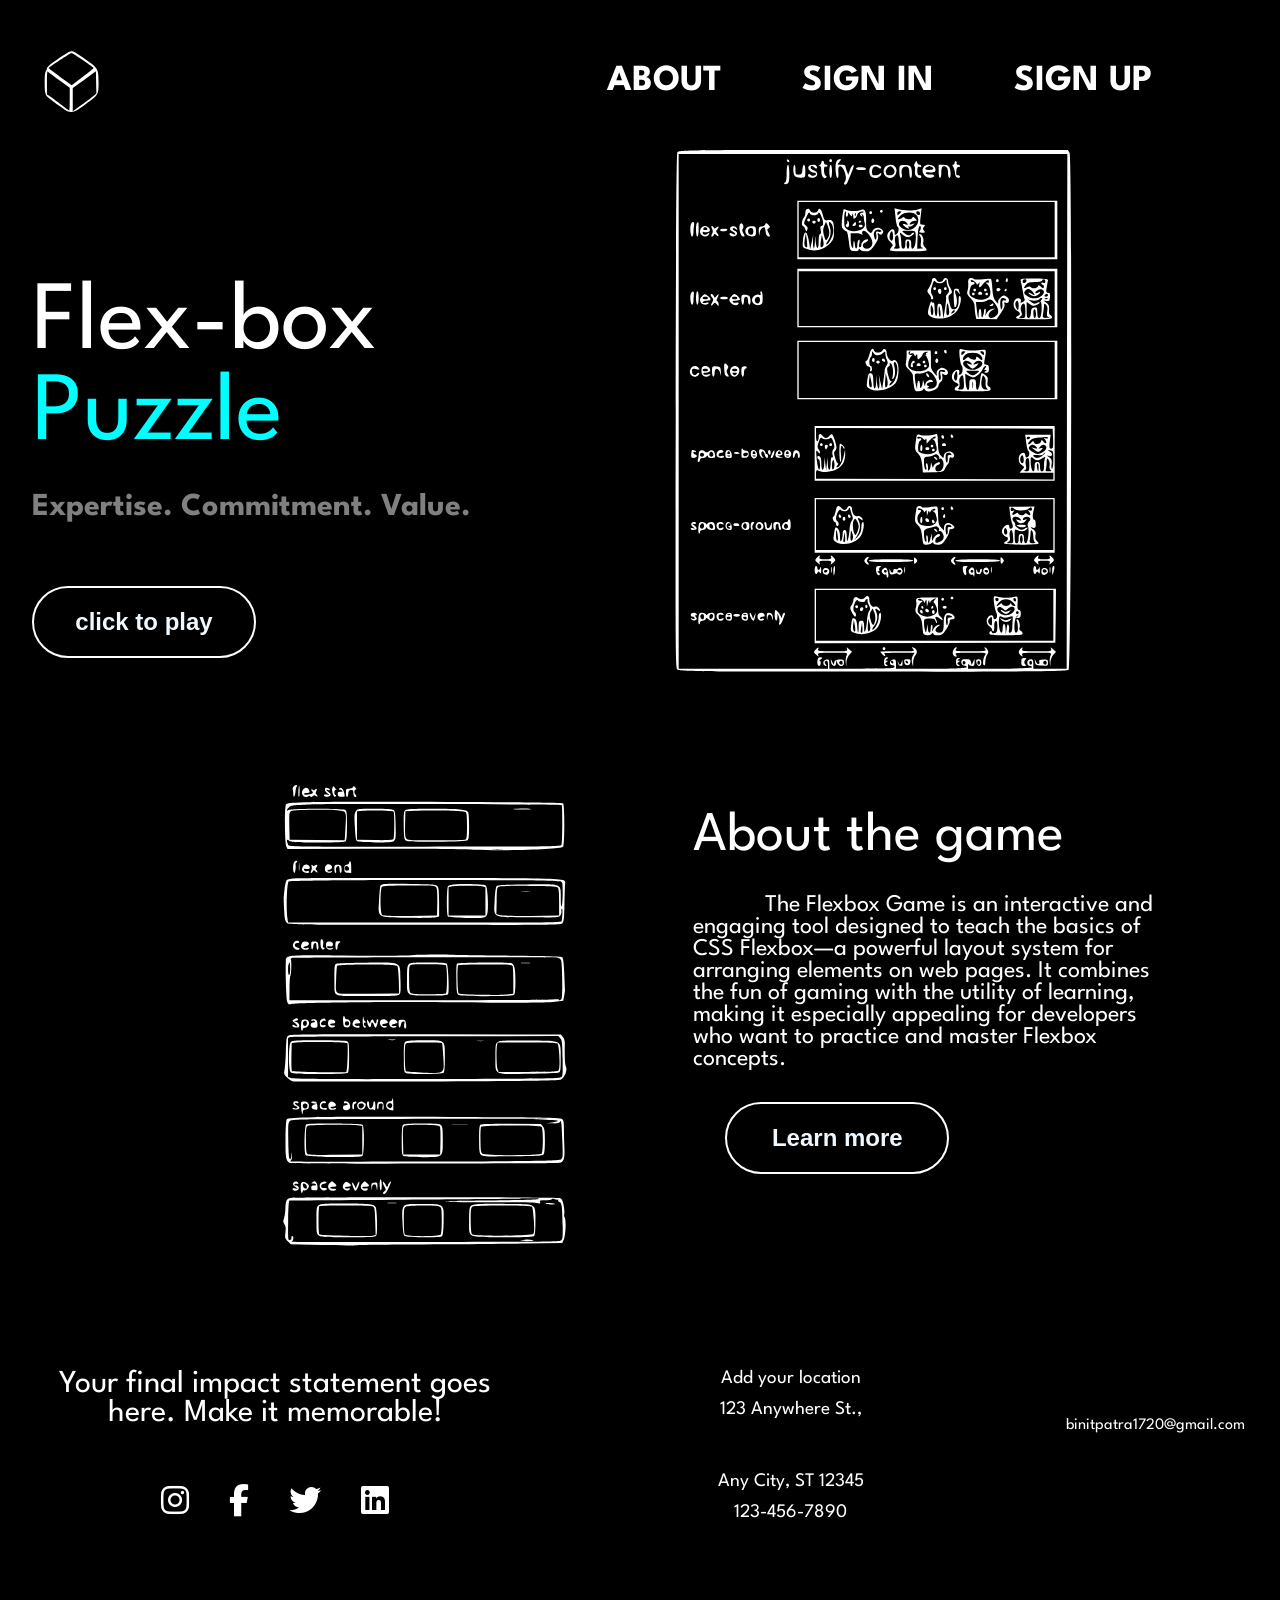
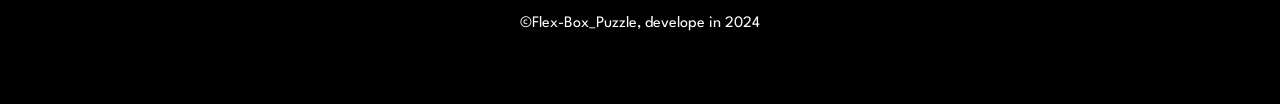
==== front_page/index.html @ 79d795f3 "logic solve" ====
<!DOCTYPE html>
<html lang="en">

<head>
    <meta charset="UTF-8">
    <meta name="viewport" content="width=device-width, initial-scale=1.0">
    <title>Flex-box Puzzle</title>
    <link rel="stylesheet" href="https://cdnjs.cloudflare.com/ajax/libs/font-awesome/6.7.2/css/all.min.css"
        integrity="sha512-Evv84Mr4kqVGRNSgIGL/F/aIDqQb7xQ2vcrdIwxfjThSH8CSR7PBEakCr51Ck+w+/U6swU2Im1vVX0SVk9ABhg=="
        crossorigin="anonymous" referrerpolicy="no-referrer" />
    <link href="https://fonts.googleapis.com/css2?family=League+Spartan:wght@400;700&display=swap" rel="stylesheet">
    <link rel="stylesheet" href="index_style.css">
</head>

<body>
    <!-- navbar -->
    <section class="nav-sec">
        <nav>
            <div class="logo">
                <img src="svg/logo.svg" alt="Website Logo">
            </div>
            <label for="toggler"><i class="fa-solid fa-bars"></i></label>
        <input type="checkbox" id="toggler">
            <div class="nav-links">
                <a href="#">ABOUT</a>
                <a href="#">SIGN IN</a>
                <a href="#">SIGN UP</a>
            </div>
        </nav>
    </section>

    <!-- body-1 -->
    <section class="body1">
        <div class="co">
            <div class="co0">Flex-box <span>Puzzle</span></div>
            <div class="co1">Expertise. Commitment. Value.</div>
            <a href="/level page/level.html"><button class="body1-button">click to play</button></a>
        </div>
        <div class="img">
            <img src="svg/first.svg">
        </div>
    </section>
    <!-- body-2 -->
    <section class="body2">
        <div class="img2">
            <img src="svg/second.svg" alt="">
        </div>
        <div class="co-0">
            <div class="co2">About the game</div>
            <div class="co3">&nbsp; &nbsp; &nbsp; &nbsp; &nbsp; &nbsp; The Flexbox Game is an interactive and engaging
                tool designed to teach the basics of CSS Flexbox—a
                powerful layout system for arranging elements on
                web pages. It combines the fun of gaming with the
                utility of learning, making it especially appealing for
                developers who want to practice and master Flexbox
                concepts.</div>
            <button>Learn more</button>
        </div>
    </section>
    <!-- upper footer part -->
    <footer class="upper-footer">
        <section1 class="upper-footer-content1">
            <div class="upper-footer-content1-01">Your final impact statement goes
                here. Make it memorable!</div>
            <div class="upper-footer-content1-socialmedia-links">
                <ul>
                    <a href="#"><i class="fa-brands fa-instagram" id="social"></i></a>
                    <a href="#"><i class="fa-brands fa-facebook-f" id="social"></i></a>
                    <a href="#"><i class="fa-brands fa-twitter" id="social"></i></a>
                    <a href="#"><i class="fa-brands fa-linkedin" id="social"></i></a>
                </ul>
            </div>
        </section1>
        <section2 class="upper-footer-content2">
            <div class="upper-footer-upper-content">
                <div>Add your location</div>
                <div>123 Anywhere St.,</div>
            </div>
            <div class="upper-footer-lower-content">
                <div>Any City, ST 12345</div>
                <div>123-456-7890</div>
            </div>
        </section2>
        <section3 class="upper-footer-content3">
            <a href="binitpatra1720@gmail.com" target="blank">binitpatra1720@gmail.com</a>
        </section3>
    </footer>
    <!-- footer part -->
    <footer2>
        <div>
            <span>&copy;Flex-Box_Puzzle, develope in 2024 </span>
        </div>
    </footer2>
</body>

</html>
---- front_page/index_style.css ----
* {
    margin: 0;
    padding: 0;
    box-sizing: border-box;
}

body {
    background-color: black;
    color: white;
    font-family: 'League Spartan', sans-serif;
}
nav {
    display: flex;
    justify-content: space-between;
    align-items: center;
    padding: 1rem 2rem;
}
nav > .logo{
    display: flex;
    justify-content: flex-start;
}
.logo img {
    background-color: black;
}

.nav-links {
    display: flex;
    gap: 2.5rem;
    padding: 3rem;
}

.nav-links a {
    text-decoration: none;
    color: white;
    font-size: 2rem;
    transition: color 0.3s ease;
    font-weight: bolder;
}

.nav-links a:hover {
    color: #00bcd4;
}

.body1{
    display: flex;
    justify-content: space-evenly;
    align-items: center;
    padding-bottom: 7rem ;
}
.co{
    width: 9rem;
}
.co0{
    padding: 5rem 0rem 0rem 2rem;
    font-size: 6.125rem;
    width: 30rem;
}
.co .co0 span{
    color: aqua;
}
.co1{
    font-size: 2rem;
    width: 30rem;
    padding: 2rem 0rem 2rem 2rem;
    color: grey;
    font-weight: bold;
}

.co button{
    background-color: transparent;
    border-radius: 50px;
    font-size: 1.5rem;
    font-weight: bold;
    border: 2px solid white;
    color: aliceblue;
    width: 14rem;
    height: 4.5rem;
    transition: .4s linear;
    margin: 2rem 0rem 0rem 2rem;
}

.co button:hover{
    background-color: #00bcd4;
    color: black;
    border: 2px solid #00bcd4;
    cursor: pointer
}
.img{
    margin: -2rem 15rem 0rem 33rem;

}
.img img{
    width: 25rem;
    height: 35rem;
}
.body2{
    display: flex;
    justify-content: space-evenly;
    align-items: center;
    padding: 3rem 0rem 5rem 10rem;
}

.img2{
    margin-top: -5rem;
}
.img2 img{
    width: 20rem;
    height: 30rem;
    
}
.co-0{
    display: flex;
    justify-content: center;
    flex-direction: column;
    width: 30rem;
    gap: 2rem;
    margin-top: -8rem;
}
.co2{
    font-size: 3.5rem;
}
.co3{
    font-size: 1.5rem;
}
.co-0 button{
    background-color: transparent;
    border-radius: 50px;
    font-size: 1.5rem;
    font-weight: bold;
    border: 2px solid white;
    color: aliceblue;
    width: 14rem;
    height: 4.5rem;
    transition: .4s linear;
    margin-left: 2rem;
}

.co-0 button:hover{
    background-color: #00bcd4;
    color: black;
    border: 2px solid #00bcd4;
    cursor: pointer
}

.upper-footer{
    display: flex;
    justify-content: space-evenly;
}
.upper-footer-content1{
    font-size: 2rem;
    width: 30rem;
    text-align: center;
}
.upper-footer-content1 div{
    padding-top: 2rem;
}
.upper-footer-content1-socialmedia-links ul{
    text-align: center;
    font-size: 2rem;
    padding: 1.5rem 0rem;
}
.upper-footer-content1-socialmedia-links ul a{
    color: white;
}
#social{
    padding: 0rem 1rem;
}

.upper-footer-content2{
    font-size: 1.2rem;
    width: 30rem;
}
.upper-footer-upper-content{
    padding: 2rem 0rem .5rem 0rem;
    text-align: center;
}
.upper-footer-lower-content{
    padding: 2rem 0rem .5rem 0rem;
    text-align: center;
}
.upper-footer-upper-content div,.upper-footer-lower-content div{
    padding-bottom: .9rem;
}
.upper-footer-content3{
    text-align: center;
    padding-top: 5rem;
}
.upper-footer-content3 a{
    text-decoration: none;
    color: white;
}
footer2{
    display: flex;
    justify-content: center;
    height: 10rem;
    font-size: 1rem;
    text-align: center;
    align-items: center;
}

.nav-links{
    display: flex;
    gap: 2rem;
}
.nav-links a{
    text-decoration: none;
    color: white;
    font-size: 2.3rem;
    margin-right: 3rem;
    font-weight: bold;
}
nav {
    align-items: center;
}
#toggler,label {
    display: none;
}

/* responsive designs */
@media (max-width: 768px) {
    .body1, .body2{
        display: flex;
        flex-direction: column;
        margin-left: -15rem;
        padding-bottom: -2rem;
    }

    .nav-links a{
        width: max-content;
    }
    .co0 , .co1 , .body1-button {
        width: max-content;
        margin-left: -10rem;
    }
    .img img{
        padding-top: 5rem;
        margin-left: -7rem;
    }
    .co-0{
        padding: 10rem 0rem 0rem 4rem;
    }
}

@media (max-width: 480px) {
    label {
        display: inline-block;
        cursor: pointer;
        position: fixed;
        top: 2rem;
        right: .8rem;
        z-index: 10;
        width: 2.5rem;
        height: 2rem;
    }

    label i {
        font-size: 2.5rem;
    }

    .nav-links {
        display: none;
        flex-direction: column;
        position: fixed;
        top: 4rem;
        right: 0;
        background-color: #141414;
        width: 200px;
        gap: 1rem;
        padding: 1rem;
    }
    #toggler:checked ~ .nav-links {
        display: flex;
    }

    .nav-links a {
        text-align: center;
        font-size: 1.6rem;
        padding: 1rem 2.2rem 0rem 2.2rem;
    }
    .co .co0{
        font-size: 3rem ;
        margin-left: 4rem;
        max-width: 20rem;
    }

    .co .co1{
        font-size: 1.5rem;
        margin-left: .1rem;
    }
    .co button{
        margin-left: 4.5rem;
    }
    .img img {
        margin-left: -2rem;
    }
    .img2 img{
        margin-left: 5rem;
    }
    .co2{
        font-size: 3rem;
        margin-left: 4rem;
        max-width: 20rem;
    }
    .co3{
        font-size: 1.2rem;
        margin-left: 4rem;
        max-width: 20rem;
    }
    .co-0 button{
        margin-left: 4rem;
    }
    .upper-footer{
        display: flex;
        flex-direction: column;
    }
}
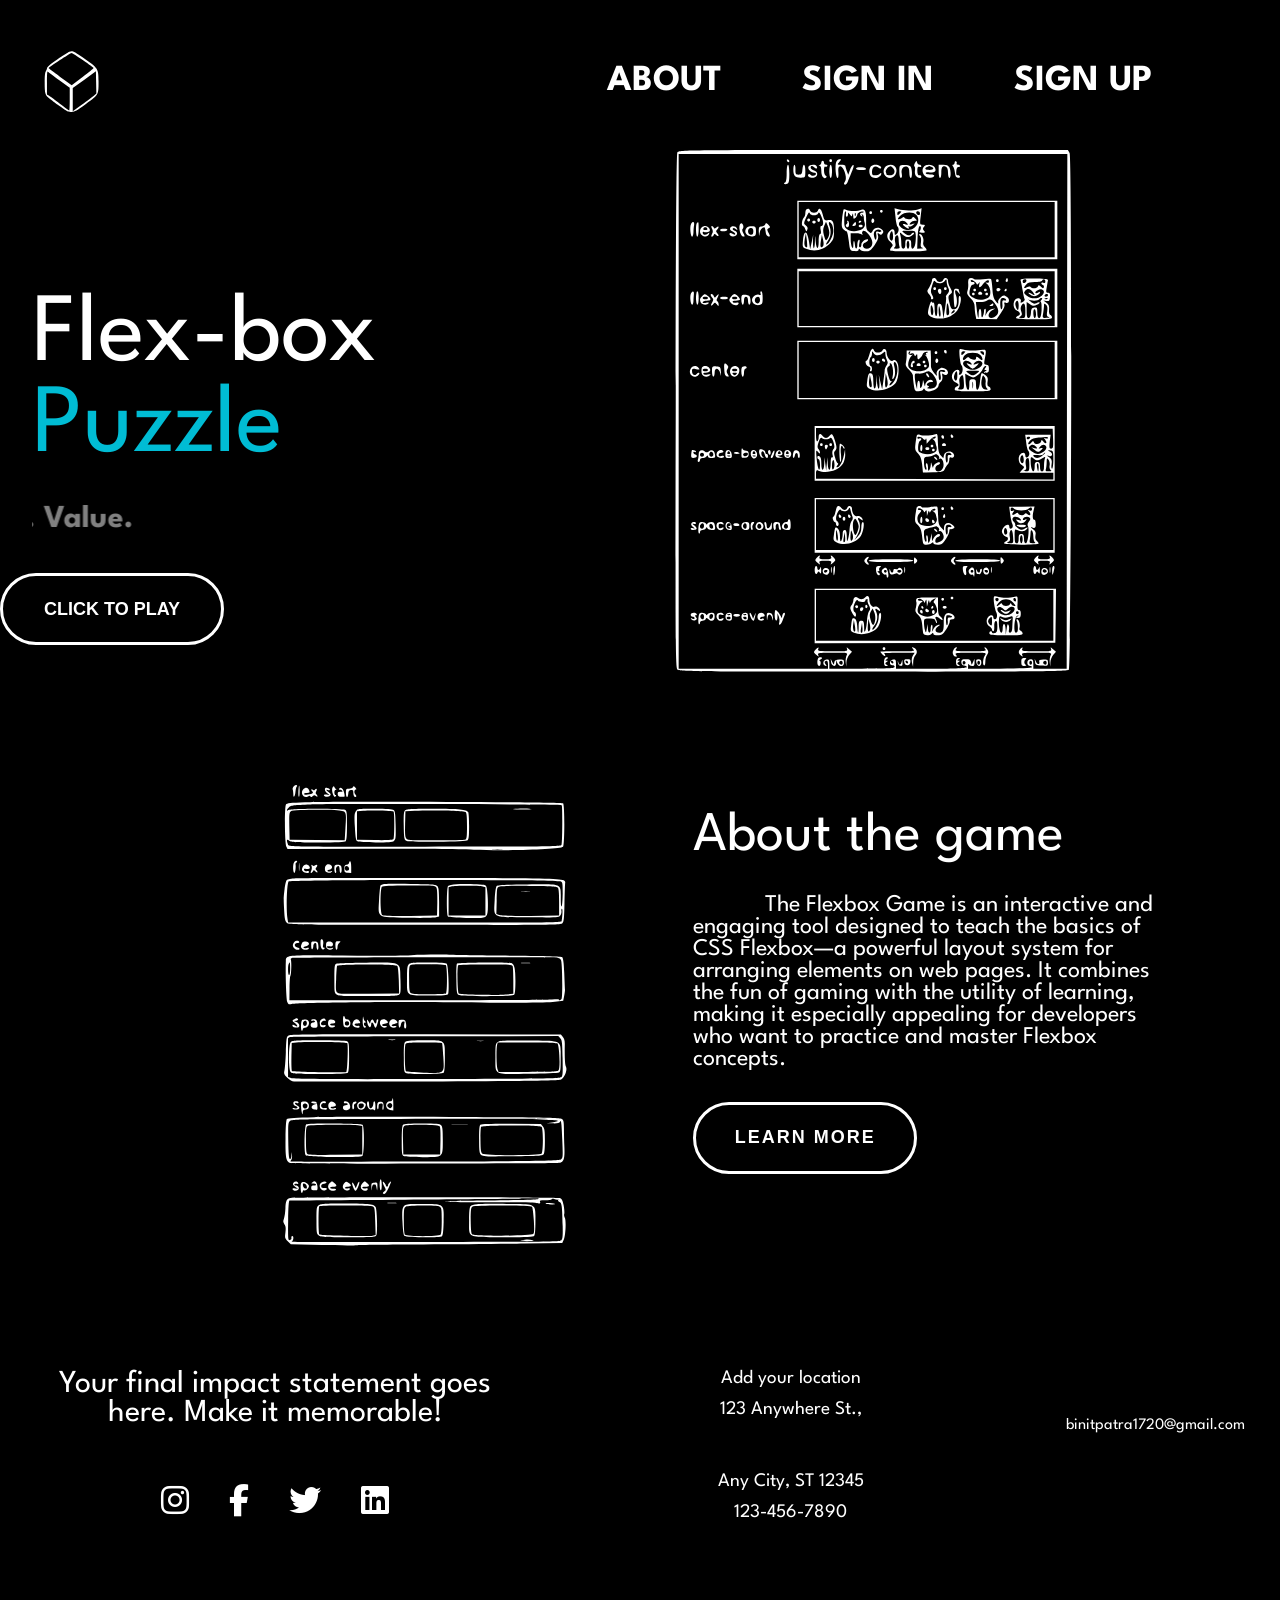
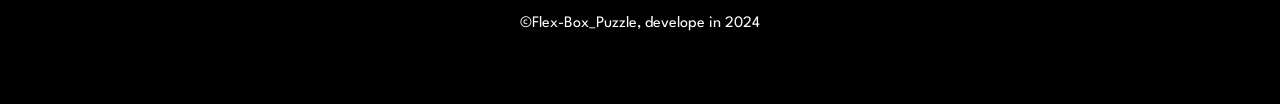
==== commit 72637983: "logic solve" ====
--- a/front_page/index.html
+++ b/front_page/index.html
@@ -9,7 +9,7 @@
         integrity="sha512-Evv84Mr4kqVGRNSgIGL/F/aIDqQb7xQ2vcrdIwxfjThSH8CSR7PBEakCr51Ck+w+/U6swU2Im1vVX0SVk9ABhg=="
         crossorigin="anonymous" referrerpolicy="no-referrer" />
     <link href="https://fonts.googleapis.com/css2?family=League+Spartan:wght@400;700&display=swap" rel="stylesheet">
-    <link rel="stylesheet" href="index_style.css">
+    <link rel="stylesheet" href="/front_page/style1.css">
 </head>
 
 <body>
@@ -17,11 +17,12 @@
     <section class="nav-sec">
         <nav>
             <div class="logo">
-                <img src="svg/logo.svg" alt="Website Logo">
+                <img src="/front_page/logo.svg" alt="Website Logo">
             </div>
             <label for="toggler"><i class="fa-solid fa-bars"></i></label>
         <input type="checkbox" id="toggler">
             <div class="nav-links">
+                
                 <a href="#">ABOUT</a>
                 <a href="#">SIGN IN</a>
                 <a href="#">SIGN UP</a>
@@ -33,17 +34,17 @@
     <section class="body1">
         <div class="co">
             <div class="co0">Flex-box <span>Puzzle</span></div>
-            <div class="co1">Expertise. Commitment. Value.</div>
-            <a href="/level page/level.html"><button class="body1-button">click to play</button></a>
+            <div class="co1"><marquee behavior="scroll" direction="right">Expertise. Commitment. Value.</marquee></div>
+            <a href="/level_page/level.html"><button class="body1-button">click to play</button></a>
         </div>
         <div class="img">
-            <img src="svg/first.svg">
+            <img src="/front_page/first.svg">
         </div>
     </section>
     <!-- body-2 -->
     <section class="body2">
         <div class="img2">
-            <img src="svg/second.svg" alt="">
+            <img src="/front_page/second.svg" alt="">
         </div>
         <div class="co-0">
             <div class="co2">About the game</div>
--- a/front_page/style1.css
+++ b/front_page/style1.css
@@ -0,0 +1,419 @@
+* {
+    margin: 0;
+    padding: 0;
+    box-sizing: border-box;
+}
+
+body {
+    background-color: black;
+    color: white;
+    font-family: 'League Spartan', sans-serif;
+}
+nav {
+    display: flex;
+    justify-content: space-between;
+    align-items: center;
+    padding: 1rem 2rem;
+}
+nav > .logo{
+    display: flex;
+    justify-content: flex-start;
+}
+.logo img {
+    background-color: black;
+    animation: upin 1s ease-out forwards;
+}
+@keyframes upin {
+    0% {
+      opacity: 0;
+      transform: translatey(-100%);
+    }
+    100% {
+      opacity: 1;
+      transform: translatey(0);
+    }
+  }
+.nav-links {
+    display: flex;
+    gap: 2.5rem;
+    padding: 3rem;
+    animation: downin 1s ease-out forwards;
+}
+@keyframes downin {
+    0% {
+      opacity: 0;
+      transform: translatey(100%);
+    }
+    100% {
+      opacity: 1;
+      transform: translatey(0);
+    }
+  }
+.nav-links a {
+    text-decoration: none;
+    color: white;
+    font-size: 2rem;
+    transition: color 0.3s ease;
+    font-weight: bolder;
+}
+
+.nav-links a:hover {
+    color: #00bcd4;
+}
+
+.body1{
+    display: flex;
+    justify-content: space-evenly;
+    align-items: center;
+    padding-bottom: 7rem ;
+}
+.co{
+    width: 9rem;
+}
+.co0{
+    padding: 5rem 0rem 0rem 2rem;
+    font-size: 6.125rem;
+    width: 30rem;
+    animation: slideIn 1s ease-out forwards;
+}
+@keyframes slideIn {
+    0% {
+      opacity: 0;
+      transform: translateX(-100%);
+    }
+    100% {
+      opacity: 1;
+      transform: translateX(0);
+    }
+  }
+.co .co0 span{
+    color: #00bcd4;
+}
+.co1{
+    font-size: 2rem;
+    width: 30rem;
+    padding: 2rem 0rem 2rem 2rem;
+    color: grey;
+    font-weight: bold;
+}
+
+.co button{
+    font-size: 18px;
+    text-transform: uppercase;
+    display: inline-block;
+    text-align: center;
+    font-weight: bold;
+    padding: 0.7em 2em;
+    border: 3px solid white;
+    border-radius: 2px;
+    position: relative;
+    box-shadow: 0 2px 10px rgba(0, 0, 0, 0.16), 3px 6px rgba(0, 0, 0, 0.1);
+    color: white;
+    text-decoration: none;
+    overflow: hidden;
+    background-color: transparent;
+    transition: 0.3s ease all;
+    z-index: 1;
+    border-radius: 50px;
+    width: 14rem;
+    height: 4.5rem;
+}
+
+.co button:before{
+    transition: 0.5s all ease;
+    position: absolute;
+    top: 0;
+    right: 100%;
+    bottom: 0;
+    opacity: 0;
+    content: '';
+    background-color: #00bcd4;
+    z-index: -1;
+}
+.co button:hover,.co-0 button:focus{
+    color: black;
+    border: 3px solid black;
+}
+.co button:hover:before,.co-0 button:focus:before{
+    transition: 1s all ease;
+    left: 0;
+    right: 0;
+    opacity: 1;
+}
+.co button:active{
+    transform: scale(0.9);
+}
+.img{
+    margin: -2rem 15rem 0rem 33rem;
+
+}
+.img img{
+    width: 25rem;
+    height: 35rem;
+    animation: downin 1s ease-out forwards;
+}
+.body2{
+    display: flex;
+    justify-content: space-evenly;
+    align-items: center;
+    padding: 3rem 0rem 5rem 10rem;
+}
+
+.img2{
+    margin-top: -5rem;
+}
+.img2 img{
+    width: 20rem;
+    height: 30rem;
+    animation: scroll linear;
+    animation-timeline: view();
+    animation-range: entry 0 cover 50%;
+}
+@keyframes scroll {
+    from{
+        opacity: 0;
+        scale: 0.5;
+    }
+    to{
+        opacity: 1;
+        scale: 1;
+    }
+}
+.co-0{
+    display: flex;
+    justify-content: center;
+    flex-direction: column;
+    width: 30rem;
+    gap: 2rem;
+    margin-top: -8rem;
+    animation: scroll linear;
+    animation-timeline: view();
+    animation-range: entry 0 cover 50%;
+}   
+.co2{
+    font-size: 3.5rem;
+}
+.co3{
+    font-size: 1.5rem;
+}
+.co-0 button{
+    font-size: 18px;
+    letter-spacing: 2px;
+    text-transform: uppercase;
+    display: inline-block;
+    text-align: center;
+    font-weight: bold;
+    padding: 0.7em 2em;
+    border: 3px solid white;
+    border-radius: 2px;
+    position: relative;
+    box-shadow: 0 2px 10px rgba(0, 0, 0, 0.16), 3px 6px rgba(0, 0, 0, 0.1);
+    color: white;
+    text-decoration: none;
+    overflow: hidden;
+    background-color: transparent;
+    transition: 0.3s ease all;
+    z-index: 1;
+    border-radius: 50px;
+    width: 14rem;
+    height: 4.5rem;
+}
+.co-0 button:before{
+    transition: 0.5s all ease;
+    position: absolute;
+    top: 0;
+    right: 100%;
+    bottom: 0;
+    opacity: 0;
+    content: '';
+    background-color: #00bcd4;
+    z-index: -1;
+}
+.co-0 button:hover,.co-0 button:focus{
+    color: black;
+    border: 3px solid black;
+}
+.co-0 button:hover:before,.co-0 button:focus:before{
+    transition: 1s all ease;
+    left: 0;
+    right: 0;
+    opacity: 1;
+}
+.co-0 button:active{
+    transform: scale(0.9);
+}
+.upper-footer{
+    display: flex;
+    justify-content: space-evenly;
+    animation: scroll linear;
+    animation-timeline: view();
+    animation-range: entry 0 cover 20%;
+}
+.upper-footer-content1{
+    font-size: 2rem;
+    width: 30rem;
+    text-align: center;
+}
+.upper-footer-content1 div{
+    padding-top: 2rem;
+}
+.upper-footer-content1-socialmedia-links ul{
+    text-align: center;
+    font-size: 2rem;
+    padding: 1.5rem 0rem;
+}
+.upper-footer-content1-socialmedia-links ul a{
+    color: white;
+}
+#social{
+    padding: 0rem 1rem;
+}
+
+.upper-footer-content2{
+    font-size: 1.2rem;
+    width: 30rem;
+}
+.upper-footer-upper-content{
+    padding: 2rem 0rem .5rem 0rem;
+    text-align: center;
+}
+.upper-footer-lower-content{
+    padding: 2rem 0rem .5rem 0rem;
+    text-align: center;
+}
+.upper-footer-upper-content div,.upper-footer-lower-content div{
+    padding-bottom: .9rem;
+}
+.upper-footer-content3{
+    text-align: center;
+    padding-top: 5rem;
+}
+.upper-footer-content3 a{
+    text-decoration: none;
+    color: white;
+}
+footer2{
+    display: flex;
+    justify-content: center;
+    height: 10rem;
+    font-size: 1rem;
+    text-align: center;
+    align-items: center;
+}
+
+.nav-links{
+    display: flex;
+    gap: 2rem;
+}
+.nav-links a{
+    text-decoration: none;
+    color: white;
+    font-size: 2.3rem;
+    margin-right: 3rem;
+    font-weight: bold;
+}
+nav {
+    align-items: center;
+}
+#toggler,label {
+    display: none;
+}
+
+/* responsive designs */
+@media (max-width: 768px) {
+    .body1, .body2{
+        display: flex;
+        flex-direction: column;
+        margin-left: -15rem;
+        padding-bottom: -2rem;
+    }
+
+    .nav-links a{
+        width: max-content;
+    }
+    .co0 , .co1 , .body1-button {
+        width: max-content;
+        margin-left: -10rem;
+    }
+    .img img{
+        padding-top: 5rem;
+        margin-left: -7rem;
+    }
+    .co-0{
+        padding: 10rem 0rem 0rem 4rem;
+    }
+}
+
+@media (max-width: 480px) {
+    label {
+        display: inline-block;
+        cursor: pointer;
+        position: fixed;
+        top: 2rem;
+        right: .8rem;
+        z-index: 10;
+        width: 2.5rem;
+        height: 2rem;
+    }
+
+    label i {
+        font-size: 2.5rem;
+    }
+
+    .nav-links {
+        display: none;
+        flex-direction: column;
+        position: fixed;
+        top: 4rem;
+        right: 0;
+        background-color: #141414;
+        width: 200px;
+        gap: 1rem;
+        padding: 1rem;
+    }
+    #toggler:checked ~ .nav-links {
+        display: flex;
+    }
+
+    .nav-links a {
+        text-align: center;
+        font-size: 1.6rem;
+        padding: 1rem 2.2rem 0rem 2.2rem;
+    }
+    .co .co0{
+        font-size: 3rem ;
+        margin-left: 4rem;
+        max-width: 20rem;
+    }
+
+    .co .co1{
+        font-size: 1.5rem;
+        margin-left: .1rem;
+    }
+    .co button{
+        margin-left: 4.5rem;
+    }
+    .img img {
+        margin-left: -2rem;
+    }
+    .img2 img{
+        margin-left: 5rem;
+    }
+    .co2{
+        font-size: 3rem;
+        margin-left: 4rem;
+        max-width: 20rem;
+    }
+    .co3{
+        font-size: 1.2rem;
+        margin-left: 4rem;
+        max-width: 20rem;
+    }
+    .co-0 button{
+        margin-left: 4rem;
+    }
+    .upper-footer{
+        display: flex;
+        flex-direction: column;
+    }
+}
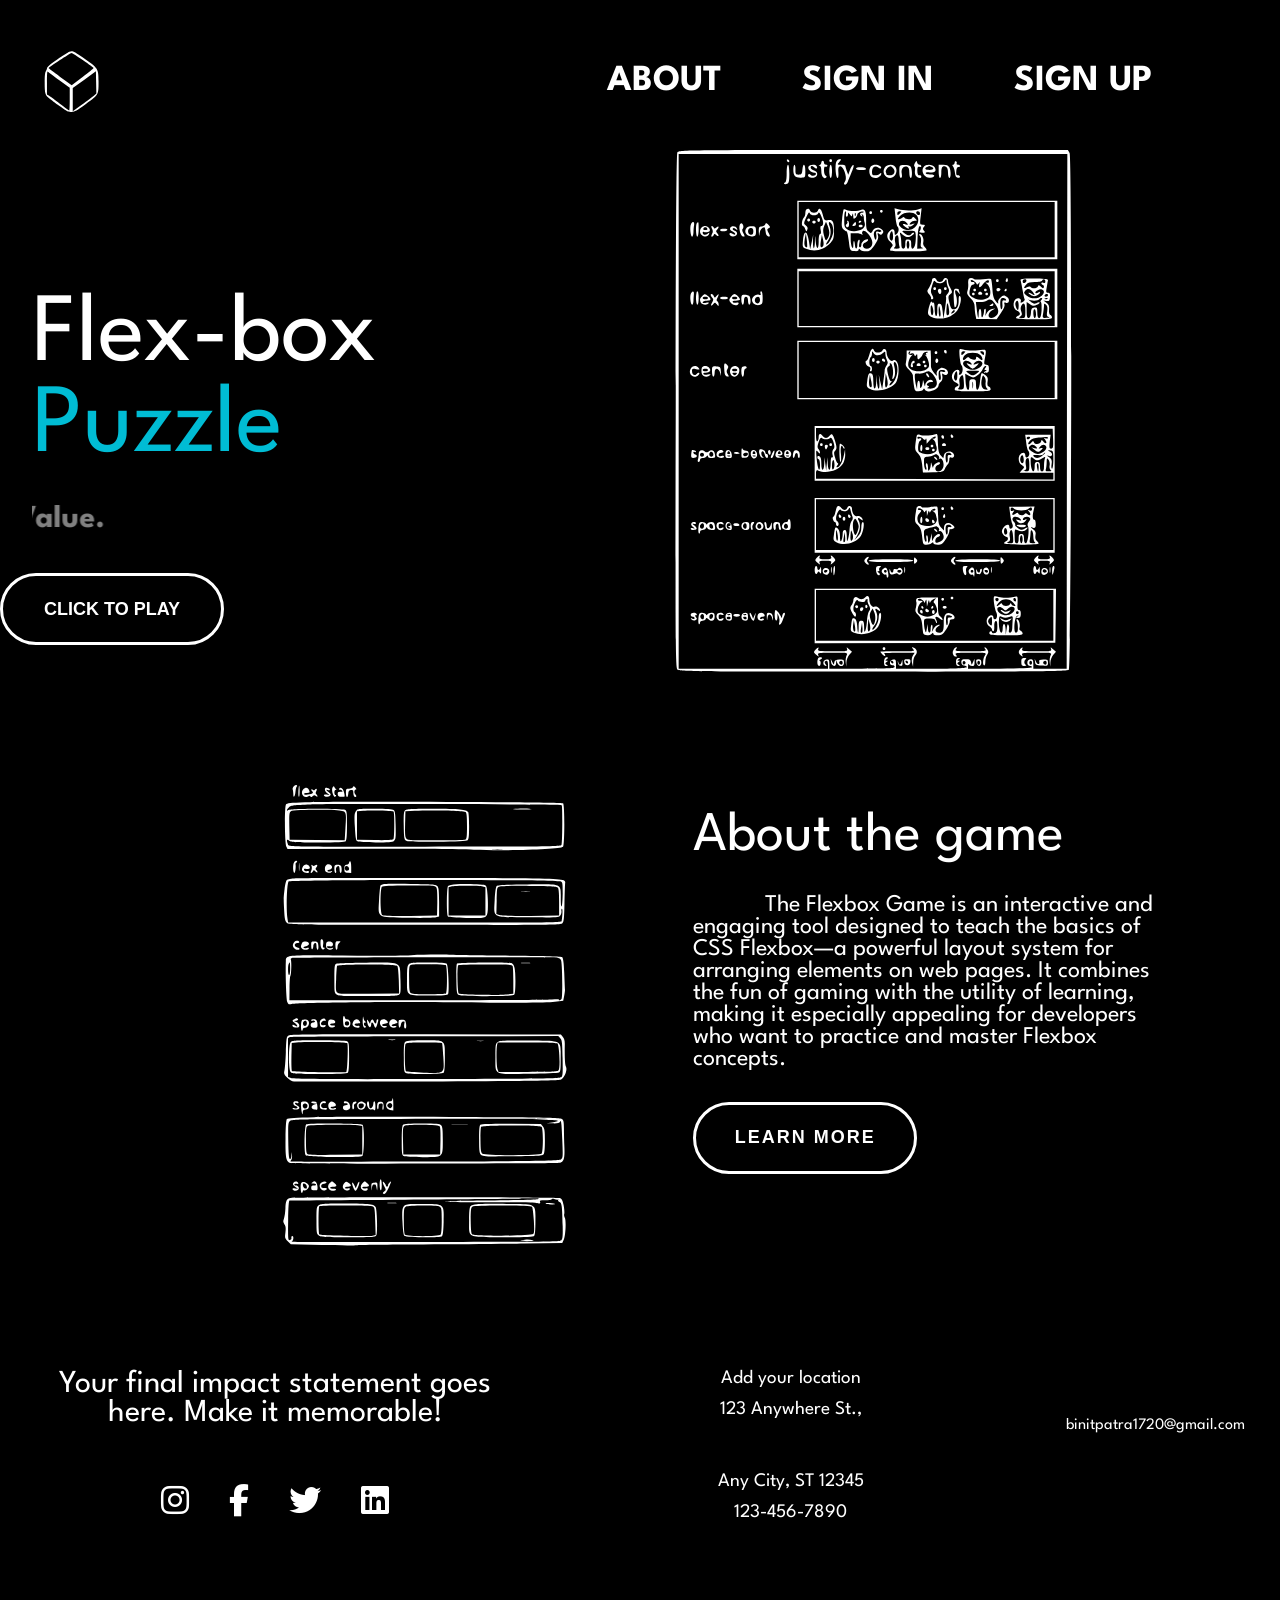
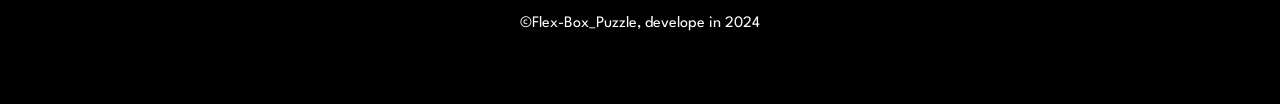
==== commit a821fa63: "--" ====
--- a/front_page/index.html
+++ b/front_page/index.html
@@ -9,20 +9,19 @@
         integrity="sha512-Evv84Mr4kqVGRNSgIGL/F/aIDqQb7xQ2vcrdIwxfjThSH8CSR7PBEakCr51Ck+w+/U6swU2Im1vVX0SVk9ABhg=="
         crossorigin="anonymous" referrerpolicy="no-referrer" />
     <link href="https://fonts.googleapis.com/css2?family=League+Spartan:wght@400;700&display=swap" rel="stylesheet">
-    <link rel="stylesheet" href="/front_page/style1.css">
-</head>
+    <link rel="stylesheet" href="style1.css">
 
-<body>
+   <body>
     <!-- navbar -->
     <section class="nav-sec">
         <nav>
             <div class="logo">
-                <img src="/front_page/logo.svg" alt="Website Logo">
+                <img src="logo.svg" alt="Website Logo">
             </div>
             <label for="toggler"><i class="fa-solid fa-bars"></i></label>
-        <input type="checkbox" id="toggler">
+            <input type="checkbox" id="toggler">
             <div class="nav-links">
-                
+
                 <a href="#">ABOUT</a>
                 <a href="#">SIGN IN</a>
                 <a href="#">SIGN UP</a>
@@ -34,17 +33,20 @@
     <section class="body1">
         <div class="co">
             <div class="co0">Flex-box <span>Puzzle</span></div>
-            <div class="co1"><marquee behavior="scroll" direction="right">Expertise. Commitment. Value.</marquee></div>
-            <a href="/level_page/level.html"><button class="body1-button">click to play</button></a>
+            <div class="co1">
+                <marquee behavior="scroll" direction="right">Expertise. Commitment. Value.</marquee>
+            </div>
+            <a href="/Flexbox_Puzzle_Game-b-u-g-b-o-u-n-t-y/level_page/level.html"><button class="body1-button">click to
+                    play</button></a>
         </div>
         <div class="img">
-            <img src="/front_page/first.svg">
+            <img src="first.svg">
         </div>
     </section>
     <!-- body-2 -->
     <section class="body2">
         <div class="img2">
-            <img src="/front_page/second.svg" alt="">
+            <img src="second.svg" alt="">
         </div>
         <div class="co-0">
             <div class="co2">About the game</div>
@@ -92,6 +94,6 @@
             <span>&copy;Flex-Box_Puzzle, develope in 2024 </span>
         </div>
     </footer2>
-</body>
+    </body>
 
 </html>
